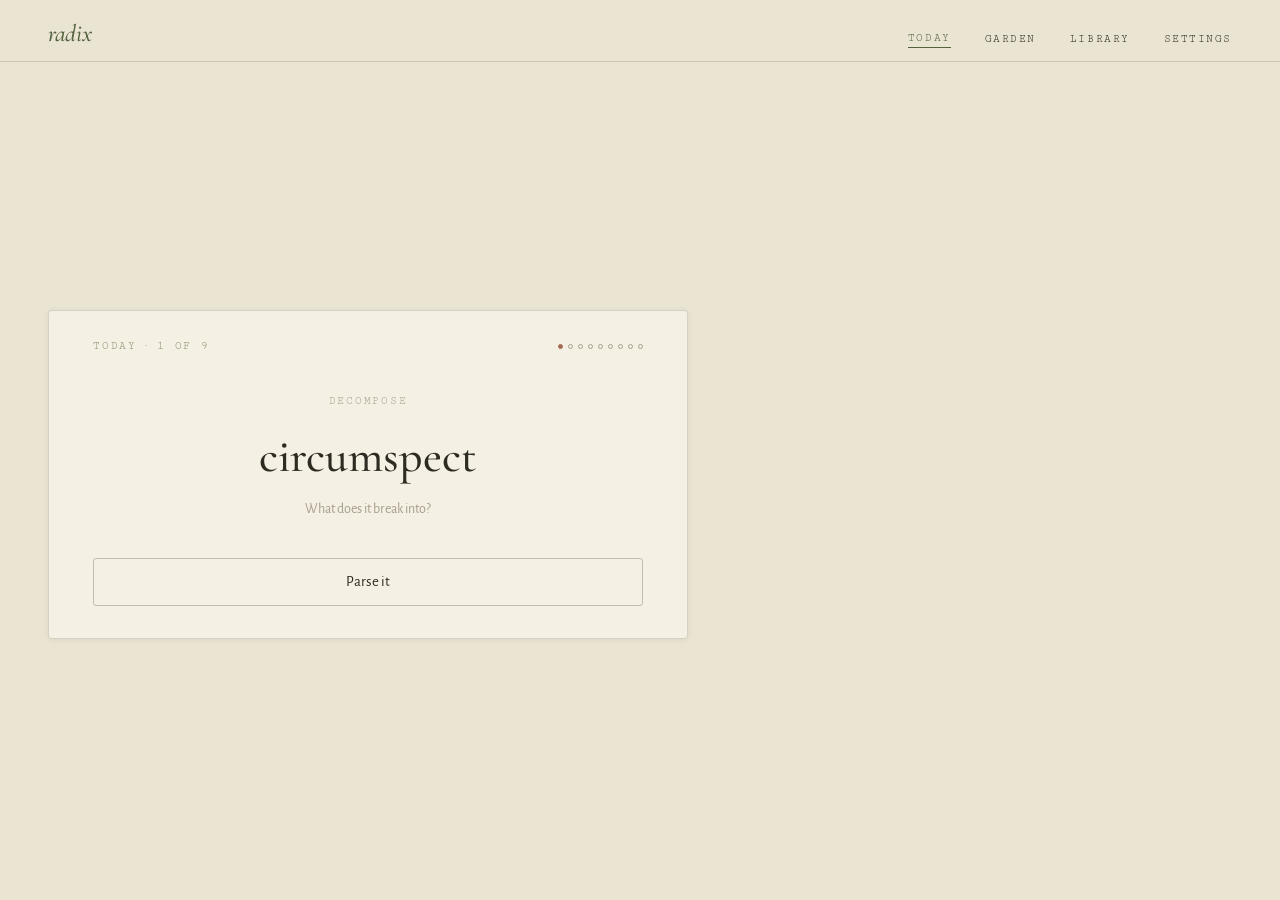
==== index.html @ 4b4373bf "Implement Radix — a herbarium of Latin roots Faithful implementation of the Radix.dc.html design (mo" ====
<!DOCTYPE html>
<html lang="en">
<head>
<meta charset="utf-8">
<meta name="viewport" content="width=device-width, initial-scale=1">
<title>Radix — a herbarium of Latin roots</title>
<meta name="description" content="Radix — learn Latin roots by pressing them like specimens. Parse words into their roots, compose meanings, and grow a garden of what you know.">
<link rel="preconnect" href="https://fonts.googleapis.com">
<link rel="preconnect" href="https://fonts.gstatic.com" crossorigin>
<link href="https://fonts.googleapis.com/css2?family=Alegreya+Sans:ital,wght@0,400;0,500;0,700;1,400&family=Cormorant+Garamond:ital,wght@0,500;0,600;1,500;1,600&family=Cutive+Mono&display=swap" rel="stylesheet">
<link rel="stylesheet" href="radix.css">
<link rel="icon" href="data:image/svg+xml,%3Csvg xmlns='http://www.w3.org/2000/svg' viewBox='0 0 120 120'%3E%3Cpath d='M60 108 C 55 78, 65 52, 60 22' stroke='%2355643F' stroke-width='3' fill='none'/%3E%3Cellipse cx='45' cy='80' rx='14' ry='6' fill='%2355643F' transform='rotate(-34 45 80)'/%3E%3Cellipse cx='75' cy='62' rx='14' ry='6' fill='%2355643F' transform='rotate(34 75 62)'/%3E%3Cellipse cx='46' cy='46' rx='13' ry='6' fill='%2355643F' transform='rotate(-34 46 46)'/%3E%3Ccircle cx='60' cy='14' r='5' fill='%23A56A54'/%3E%3Ccircle cx='52' cy='20' r='5' fill='%23A56A54'/%3E%3Ccircle cx='68' cy='20' r='5' fill='%23A56A54'/%3E%3C/svg%3E">
</head>
<body>
  <div class="app" id="app">

    <!-- Desktop top nav -->
    <header class="topnav" aria-label="Primary (desktop)">
      <a class="wordmark" href="#/today">radix</a>
      <nav class="topnav-links">
        <button class="tlink" data-tab="today"    type="button">today</button>
        <button class="tlink" data-tab="garden"   type="button">garden</button>
        <button class="tlink" data-tab="library"  type="button">library</button>
        <button class="tlink" data-tab="settings" type="button">settings</button>
      </nav>
    </header>

    <!-- Screen stage -->
    <main class="stage" id="screen" aria-live="polite"><!-- rendered --></main>

    <!-- Mobile bottom tab bar -->
    <nav class="tabbar" aria-label="Primary (mobile)">
      <button class="tab" data-tab="today"    type="button">today</button>
      <button class="tab" data-tab="garden"   type="button">garden</button>
      <button class="tab" data-tab="library"  type="button">library</button>
      <button class="tab" data-tab="settings" type="button">settings</button>
    </nav>

    <div class="toast" id="toast" role="status" aria-live="polite"></div>
  </div>

  <script src="radix.js"></script>
</body>
</html>
---- radix.css ----
/* ============================================================
   Radix — herbarium visual system
   Tokens, type roles and screens ported faithfully from the
   Radix design doc (mobile + desktop web views).
   ============================================================ */

:root {
  /* Palette · pressed & dried */
  --paper: #F5F0E4;   /* app ground / phone      */
  --plate: #FBF8EF;   /* card / specimen surface */
  --ink:   #2E2B22;   /* text                    */
  --leaf:  #55643F;   /* latin, primary accent   */
  --moss:  #8A9070;   /* labels                  */
  --petal: #A56A54;   /* delight / danger accent */
  --fade:  #A79E8B;   /* muted text              */
  --desk:  #EAE4D3;   /* desktop backdrop        */

  --line:      rgba(46, 43, 34, .16);
  --line-firm: rgba(46, 43, 34, .25);
  --line-hair: rgba(46, 43, 34, .35);

  /* Type roles */
  --display: 'Cormorant Garamond', Georgia, serif;   /* latin + headwords */
  --body:    'Alegreya Sans', -apple-system, BlinkMacSystemFont, sans-serif;
  --mono:    'Cutive Mono', ui-monospace, monospace; /* specimen labels   */

  --nav-h: 62px;
}

* { margin: 0; padding: 0; box-sizing: border-box; }
html, body { height: 100%; }

body {
  background: var(--desk);
  color: var(--ink);
  font-family: var(--body);
  -webkit-font-smoothing: antialiased;
  text-rendering: optimizeLegibility;
}

button { font-family: inherit; color: inherit; }

/* ============================================================
   App shell
   ============================================================ */
.app {
  min-height: 100dvh;
  display: flex;
  flex-direction: column;
  background: var(--paper);
}

/* Screen stage — screens are absolutely-stacked layers for cross-fade */
.stage {
  flex: 1;
  min-height: 0;
  position: relative;
  overflow: hidden;
}
.view {
  position: absolute;
  inset: 0;
  display: flex;
  flex-direction: column;
  opacity: 0;
  transform: translateY(8px);
  pointer-events: none;
  transition: opacity .34s ease, transform .34s ease;
  overflow: hidden;
}
.view.is-active { opacity: 1; transform: none; pointer-events: auto; }
.scroll { flex: 1; min-height: 0; overflow-y: auto; overflow-x: hidden; }
.scroll::-webkit-scrollbar { width: 8px; }
.scroll::-webkit-scrollbar-thumb { background: rgba(46,43,34,.14); border-radius: 8px; }

/* ============================================================
   Nav — top (desktop) + bottom tab bar (mobile)
   ============================================================ */
.topnav {
  display: none;                 /* desktop only */
  align-items: baseline;
  justify-content: space-between;
  padding: 22px 48px 18px;
  background: var(--desk);
  border-bottom: 1px solid var(--line);
  height: var(--nav-h);
  flex-shrink: 0;
}
.wordmark {
  font-family: var(--display); font-style: italic; font-weight: 500;
  font-size: 24px; color: var(--leaf); text-decoration: none; line-height: 1;
}
.topnav-links { display: flex; gap: 34px; }
.tlink {
  background: none; border: 0; cursor: pointer;
  font: 11px/1 var(--mono); letter-spacing: .14em; text-transform: uppercase;
  color: var(--ink); padding: 0 0 3px; transition: color .16s;
}
.tlink:hover { color: var(--leaf); }
.tlink.active { color: var(--leaf); border-bottom: 1px solid var(--leaf); }

.tabbar {
  display: flex; border-top: 1px solid var(--line);
  padding: 14px 0 18px; background: var(--paper); flex-shrink: 0;
}
.tab {
  flex: 1; text-align: center; background: none; border: 0; cursor: pointer;
  font: 11px/1 var(--mono); letter-spacing: .1em; text-transform: uppercase; color: var(--fade);
  padding: 3px 0; position: relative; transition: color .16s;
}
.tab:hover { color: var(--moss); }
.tab.active { color: var(--leaf); }
.tab.active::after {
  content: ""; position: absolute; left: 50%; transform: translateX(-50%); bottom: -6px;
  width: 26px; height: 1px; background: var(--leaf);
}

/* ============================================================
   Shared atoms
   ============================================================ */
.eyebrow    { font: 11px/1 var(--mono); letter-spacing: .16em; text-transform: uppercase; color: var(--moss); }
.eyebrow.faint { color: var(--fade); }
.spec-label { font: 11px/1 var(--mono); letter-spacing: .14em; text-transform: uppercase; color: var(--fade); }
.latin { font-family: var(--display); font-style: italic; font-weight: 500; color: var(--leaf); }
.head  { font-family: var(--display); font-weight: 500; color: var(--ink); }
.title { font-family: var(--display); font-weight: 500; font-size: 30px; color: var(--ink); }

.btn {
  font-family: var(--body); font-size: 15px; color: var(--ink);
  background: none; border: 1px solid var(--line-firm); border-radius: 3px;
  padding: 14px 0; cursor: pointer;
  transition: border-color .16s, color .16s, background .16s;
}
.btn:hover { border-color: var(--petal); }
.btn:focus-visible { outline: 2px solid var(--leaf); outline-offset: 2px; }
.btn.leaf  { border-color: var(--leaf); color: var(--leaf); font-weight: 500; }
.btn.leaf:hover { background: rgba(85,100,63,.07); border-color: var(--leaf); }
.btn.block { width: 100%; }
.btn[disabled] { color: var(--fade); cursor: default; }
.btn[disabled]:hover { border-color: var(--line-firm); background: none; }

/* ============================================================
   Session (Today) — decompose + compose
   ============================================================ */
.session { display: flex; flex-direction: column; height: 100%; }

/* On desktop, the session card floats centred on the desk */
.session-card { display: flex; flex-direction: column; flex: 1; min-height: 0; }

.sess-head {
  display: flex; justify-content: space-between; align-items: center;
  padding: 22px 24px 0;
}
.dots { display: flex; gap: 5px; }
.dot  { width: 5px; height: 5px; border-radius: 50%; border: 1px solid var(--fade); }
.dot.done { background: var(--leaf); border-color: var(--leaf); }
.dot.now  { background: var(--petal); border-color: var(--petal); }

.stage-body {
  flex: 1; min-height: 0;
  display: flex; flex-direction: column; justify-content: center; align-items: center;
  padding: 0 24px; gap: 8px; text-align: center;
}
.mode-label { font: 11px/1 var(--mono); letter-spacing: .16em; text-transform: uppercase; color: var(--fade); margin-bottom: 18px; }

/* the parse */
.parse-row { display: flex; gap: 26px; align-items: flex-start; }
.seg { display: flex; flex-direction: column; align-items: center; }
.seg .surface {
  font-family: var(--display); font-weight: 500; font-size: 46px; line-height: 1;
  border-bottom: 1px solid var(--line-hair); padding-bottom: 4px;
}
.seg .leader { width: 1px; height: 20px; background: rgba(46,43,34,.3); }
.seg .root   { font-family: var(--display); font-style: italic; font-size: 19px; color: var(--leaf); margin-top: 2px; }
.seg .gl     { font-size: 13px; color: var(--fade); }
.whole { font-family: var(--display); font-weight: 500; font-size: 46px; line-height: 1; }
.ask   { font-size: 14px; color: var(--fade); margin-top: 14px; }
.sense { margin-top: 26px; max-width: 300px; font-size: 16px; line-height: 1.45; }

/* parse reveal animation */
.parse-row .seg .leader,
.parse-row .seg .root,
.parse-row .seg .gl,
.sense {
  opacity: 0; transform: translateY(4px);
  transition: opacity .45s ease, transform .45s ease;
}
.parse-row.revealed .leader,
.parse-row.revealed .root,
.parse-row.revealed .gl,
.sense.revealed { opacity: 1; transform: none; }
.parse-row.revealed .root { transition-delay: .16s; }
.parse-row.revealed .gl   { transition-delay: .24s; }
.sense.revealed { transition-delay: .34s; }

.foot { padding: 0 24px 28px; }
.rate { display: flex; gap: 10px; }
.rate .btn { flex: 1; display: flex; flex-direction: column; align-items: center; gap: 2px; padding: 12px 0 10px; }
.rate .btn small { font: 10px/1 var(--mono); color: var(--fade); }
.rate .btn.leaf small { color: var(--moss); }

/* compose */
.compose-meaning { font-family: var(--display); font-style: italic; font-size: 26px; color: var(--ink); }
.slots { display: flex; gap: 12px; margin-top: 30px; align-items: center; }
.slot-fixed {
  min-width: 104px; text-align: center; background: var(--plate);
  border: 1px solid var(--line-hair); border-radius: 3px; padding: 14px 18px;
  font-family: var(--display); font-weight: 500; font-size: 30px; line-height: 1;
}
.slot-drop {
  min-width: 104px; height: 62px; border: 1px dashed var(--line-hair); border-radius: 3px;
  display: flex; align-items: center; justify-content: center;
  font: 11px/1 var(--mono); color: var(--fade);
  transition: border-color .16s, background .16s, color .16s;
}
.slot-drop.filled {
  border-style: solid; background: var(--plate); color: var(--ink);
  font-family: var(--display); font-weight: 500; font-size: 30px;
}
.slot-drop.wrong { animation: shake .4s; border-color: var(--petal); }
@keyframes shake {
  0%,100% { transform: translateX(0); }
  20% { transform: translateX(-6px); } 40% { transform: translateX(6px); }
  60% { transform: translateX(-4px); } 80% { transform: translateX(4px); }
}
.tray-label { font-size: 13px; color: var(--fade); margin: 26px 0 10px; }
.tray { display: flex; gap: 10px; flex-wrap: wrap; justify-content: center; max-width: 320px; }
.tile {
  border: 1px solid var(--line-firm); border-radius: 3px; padding: 9px 16px;
  font-family: var(--display); font-size: 22px; line-height: 1; background: transparent;
  cursor: pointer; transition: border-color .16s, opacity .2s, background .2s;
}
.tile:hover { border-color: var(--leaf); }
.tile.used  { background: var(--plate); opacity: .35; cursor: default; pointer-events: none; }
.hint-link { text-align: center; font: 11px/1 var(--mono); color: var(--fade); }
.hint-link a { color: var(--fade); text-decoration: underline; cursor: pointer; }
.hint-link a:hover { color: var(--leaf); }

/* ============================================================
   Specimen plate
   ============================================================ */
.plate {
  background: var(--plate); border: 1px solid rgba(46,43,34,.2); border-radius: 3px;
  padding: 24px 22px; display: flex; flex-direction: column;
}
.plate-top { display: flex; justify-content: space-between; align-items: flex-start; gap: 12px; }
.plate .lat-big { font-family: var(--display); font-style: italic; font-weight: 500; font-size: 52px; line-height: 1.05; color: var(--leaf); margin-top: 10px; }
.plate .en { font-size: 16px; color: var(--ink); margin-top: 6px; }
.plate .sprig { flex-shrink: 0; margin-top: 4px; }
.derivs { border-top: 1px solid var(--line); margin-top: 18px; padding-top: 14px; display: flex; flex-direction: column; gap: 9px; }
.deriv { display: flex; gap: 10px; align-items: baseline; }
.deriv .w { font-family: var(--display); font-weight: 500; font-size: 19px; min-width: 106px; }
.deriv .g { font-size: 13px; color: rgba(46,43,34,.65); line-height: 1.35; }
.delight { border-top: 1px solid var(--line); margin-top: 16px; padding-top: 14px; }
.delight .tag { font: 11px/1 var(--mono); letter-spacing: .14em; text-transform: uppercase; color: var(--petal); }
.delight p { font-size: 14px; line-height: 1.5; margin-top: 6px; }
.plate .provenance { margin-top: auto; padding-top: 12px; font: 11px/1 var(--mono); letter-spacing: .08em; color: var(--moss); }

/* mobile root-of-day view wrapper */
.rod-head { padding: 22px 24px 0; }
.rod-plate-wrap { padding: 16px 20px 0; }
.rod-foot { padding: 18px 20px 26px; }

/* ============================================================
   Closing
   ============================================================ */
.closing {
  flex: 1; display: flex; flex-direction: column; align-items: center; justify-content: center;
  padding: 0 36px; text-align: center; background: var(--paper);
}
.closing .said  { font-size: 15px; color: rgba(46,43,34,.7); margin-top: 30px; }
.closing .motto { font-family: var(--display); font-style: italic; font-weight: 500; font-size: 44px; line-height: 1.1; color: var(--leaf); margin-top: 14px; }
.closing .trans { font-size: 15px; color: rgba(46,43,34,.7); margin-top: 8px; }
.closing .divider { width: 44px; height: 1px; background: var(--line-firm); margin: 32px 0; }
.closing .tally { font: 12px/1 var(--mono); letter-spacing: .06em; color: var(--moss); }
.closing .again { margin-top: 30px; }

/* ============================================================
   Garden
   ============================================================ */
.garden-head { padding: 24px 24px 0; }
.garden-head .sub   { font-size: 14px; color: rgba(46,43,34,.6); margin-top: 4px; }
.garden-head .count { font: 11px/1 var(--mono); letter-spacing: .1em; color: var(--moss); margin-top: 10px; }
.garden-grid { display: grid; grid-template-columns: repeat(3, 1fr); gap: 14px 10px; padding: 18px 20px 24px; }
.specimen {
  background: var(--plate); border: 1px solid rgba(46,43,34,.14); border-radius: 3px;
  padding: 12px 6px 10px; display: flex; flex-direction: column; align-items: center; gap: 6px;
  cursor: pointer; transition: border-color .16s, transform .16s;
}
.specimen:hover { border-color: var(--leaf); transform: translateY(-1px); }
.specimen.dormant { opacity: .38; }
.specimen.sel { border-color: var(--leaf); box-shadow: 0 0 0 1px var(--leaf) inset; }
.specimen .lat-s { font-family: var(--display); font-style: italic; font-size: 15px; line-height: 1; color: var(--leaf); }
.specimen .tag { font: 9px/1 var(--mono); letter-spacing: .08em; color: var(--fade); }

/* ============================================================
   Library
   ============================================================ */
.lib-head { padding: 24px 24px 8px; }
.lib-head .sub { font-size: 14px; color: rgba(46,43,34,.6); margin-top: 4px; }
.lib-search {
  margin: 8px 20px 0; display: flex; align-items: center; gap: 8px;
  background: var(--plate); border: 1px solid var(--line-firm); border-radius: 3px; padding: 10px 12px;
  transition: border-color .16s;
}
.lib-search:focus-within { border-color: var(--leaf); }
.lib-search input { flex: 1; border: 0; background: none; font-family: var(--body); font-size: 15px; color: var(--ink); }
.lib-search input:focus { outline: none; }
.lib-search input::placeholder { color: var(--fade); }
.lib-cats { display: flex; gap: 18px; padding: 14px 24px 0; }
.lib-cat {
  background: none; border: 0; cursor: pointer;
  font: 11px/1 var(--mono); letter-spacing: .12em; text-transform: uppercase; color: var(--ink);
  padding: 0 0 3px; transition: color .16s;
}
.lib-cat:hover { color: var(--leaf); }
.lib-cat.active { color: var(--leaf); border-bottom: 1px solid var(--leaf); }
.lib-grid { display: grid; grid-template-columns: 1fr; gap: 12px; padding: 16px 20px 24px; }
.lib-card {
  text-align: left; background: var(--plate); border: 1px solid rgba(46,43,34,.14); border-radius: 3px;
  padding: 14px 16px; display: flex; flex-direction: column; gap: 3px; cursor: pointer;
  transition: border-color .16s, transform .16s;
}
.lib-card:hover { border-color: var(--leaf); transform: translateY(-1px); }
.lib-card.unopened { opacity: .5; }
.lib-card .r-top { display: flex; justify-content: space-between; align-items: baseline; }
.lib-card .r-latin { font-family: var(--display); font-style: italic; font-weight: 500; font-size: 21px; color: var(--leaf); }
.lib-card .r-tag { font: 9.5px/1 var(--mono); letter-spacing: .08em; text-transform: uppercase; color: var(--fade); }
.lib-card .r-mean { font-size: 13.5px; color: var(--ink); }
.lib-card .r-kids { font-size: 12px; color: rgba(46,43,34,.55); }
.lib-empty { padding: 40px 24px; text-align: center; color: var(--fade); font-size: 14px; }

/* ============================================================
   Settings
   ============================================================ */
.set-head { padding: 24px 24px 6px; }
.set-list { padding: 8px 24px 8px; }
.set-row {
  display: flex; align-items: center; justify-content: space-between; gap: 14px;
  padding: 16px 0; border-top: 1px solid var(--line);
}
.set-row:last-of-type { border-bottom: 1px solid var(--line); }
.set-row .label { font-size: 15px; }
.set-row .hint  { font-size: 12.5px; color: rgba(46,43,34,.55); margin-top: 2px; }
.stepper { display: flex; align-items: center; gap: 14px; }
.step-btn {
  width: 28px; height: 28px; background: none; border: 1px solid var(--line-firm); border-radius: 3px;
  font-size: 15px; color: var(--ink); cursor: pointer; transition: border-color .16s;
}
.step-btn:hover { border-color: var(--leaf); }
.step-val { font-family: var(--display); font-size: 22px; min-width: 24px; text-align: center; }
.set-actions { display: flex; gap: 10px; }
.mini-btn {
  background: none; border: 1px solid var(--line-firm); border-radius: 3px;
  padding: 8px 16px; font-family: var(--body); font-size: 14px; color: var(--ink); cursor: pointer;
  transition: border-color .16s, color .16s, background .16s;
}
.mini-btn:hover { border-color: var(--leaf); color: var(--leaf); }
.mini-btn.danger { border-color: rgba(165,106,84,.5); color: var(--petal); }
.mini-btn.danger:hover { border-color: var(--petal); background: rgba(165,106,84,.06); }
.set-foot { padding: 22px 24px 30px; font: 11px/1 var(--mono); letter-spacing: .08em; color: var(--fade); }
.set-foot a { color: var(--moss); text-decoration: underline; }
.set-foot a:hover { color: var(--leaf); }

/* ============================================================
   Plate overlay sheet (mobile taps + root-of-the-day)
   ============================================================ */
.plate-overlay {
  position: absolute; inset: 0; z-index: 30;
  background: var(--paper);
  transform: translateY(100%);
  transition: transform .34s cubic-bezier(.2,.7,.2,1);
  display: flex; flex-direction: column;
}
.plate-overlay.show { transform: none; }
.plate-overlay .rod-plate-wrap .plate { margin: 0; }

/* ============================================================
   Toast
   ============================================================ */
.toast {
  position: fixed; left: 50%; bottom: 92px; transform: translateX(-50%) translateY(10px);
  background: var(--ink); color: var(--paper); font: 12px/1.3 var(--mono); letter-spacing: .04em;
  padding: 10px 16px; border-radius: 4px; opacity: 0; pointer-events: none;
  transition: opacity .24s, transform .24s; z-index: 40; white-space: nowrap;
}
.toast.show { opacity: .96; transform: translateX(-50%) translateY(0); }

/* ============================================================
   MOBILE  (default, < 860px) — phone feel, full bleed
   ============================================================ */
.view { background: var(--paper); }

/* Garden plate detail slides over on mobile (rendered as its own view) */

/* ============================================================
   DESKTOP  (>= 860px) — top nav, content on the desk
   ============================================================ */
@media (min-width: 860px) {
  .app { background: var(--desk); }
  .topnav { display: flex; }
  .tabbar { display: none; }
  .stage  { background: var(--desk); }
  .view   { background: var(--desk); }
  .toast  { bottom: 40px; }

  /* Today — centred card on the desk */
  .view[data-screen="today"] .session { align-items: center; justify-content: center; padding: 30px 48px 44px; }
  .view[data-screen="today"] .session-card {
    width: 640px; max-width: 100%; flex: none; align-self: center;
    background: var(--paper); border: 1px solid var(--line); border-radius: 4px;
    box-shadow: 0 1px 6px rgba(46,43,34,.07);
    padding: 6px 0 0; overflow: hidden;
  }
  .view[data-screen="today"] .stage-body { padding: 44px 44px 40px; }
  .view[data-screen="today"] .foot { padding: 0 44px 32px; }
  .view[data-screen="today"] .sess-head { padding: 24px 44px 0; }
  .view[data-screen="today"] .closing { border-radius: 4px; }

  /* Today session is a plain block on desktop, not full height */
  .view[data-screen="today"] .scroll { display: flex; }

  /* Garden — grid + persistent plate panel */
  .view[data-screen="garden"] .garden-layout {
    display: flex; gap: 32px; padding: 28px 48px 40px; min-height: 0; flex: 1;
    max-width: 1180px; margin: 0 auto; width: 100%;
  }
  .view[data-screen="garden"] .garden-main { flex: 1.2; display: flex; flex-direction: column; min-height: 0; }
  .view[data-screen="garden"] .garden-head { padding: 0 0 2px; }
  .view[data-screen="garden"] .garden-grid {
    grid-template-columns: repeat(4, 1fr); gap: 14px 12px; padding: 16px 0 0; overflow-y: auto;
  }
  .view[data-screen="garden"] .garden-plate {
    width: 400px; flex-shrink: 0; align-self: flex-start;
    max-height: 100%; overflow: auto;
  }
  .view[data-screen="garden"] .garden-plate.empty { display: flex; align-items: center; justify-content: center; text-align: center; color: var(--fade); font-size: 14px; min-height: 260px; border: 1px dashed var(--line-firm); background: transparent; }

  /* Library — folio grid, 3 columns */
  .view[data-screen="library"] .lib-wrap { max-width: 1180px; margin: 0 auto; width: 100%; display: flex; flex-direction: column; min-height: 0; flex: 1; }
  .view[data-screen="library"] .lib-head { display: flex; align-items: baseline; justify-content: space-between; padding: 28px 48px 0; }
  .view[data-screen="library"] .lib-search { margin: 0; width: 320px; }
  .view[data-screen="library"] .lib-cats { padding: 14px 48px 0; }
  .view[data-screen="library"] .lib-grid { grid-template-columns: repeat(3, 1fr); gap: 12px; padding: 18px 48px 40px; overflow-y: auto; }

  /* Settings — narrow, centred */
  .view[data-screen="settings"] .set-wrap {
    width: 520px; max-width: 100%; margin: 0 auto; background: var(--paper);
    border: 1px solid var(--line); border-radius: 4px; margin-top: 34px; margin-bottom: 34px;
    align-self: center; box-shadow: 0 1px 6px rgba(46,43,34,.07);
  }
  .view[data-screen="settings"] .scroll { display: flex; flex-direction: column; align-items: center; }
}

/* Slightly roomier type on very wide screens */
@media (min-width: 1200px) {
  .view[data-screen="today"] .session-card { width: 640px; }
}

/* Tiny phones */
@media (max-width: 360px) {
  .garden-grid { gap: 10px 8px; padding: 16px 14px 20px; }
  .stage-body { padding: 0 18px; }
}
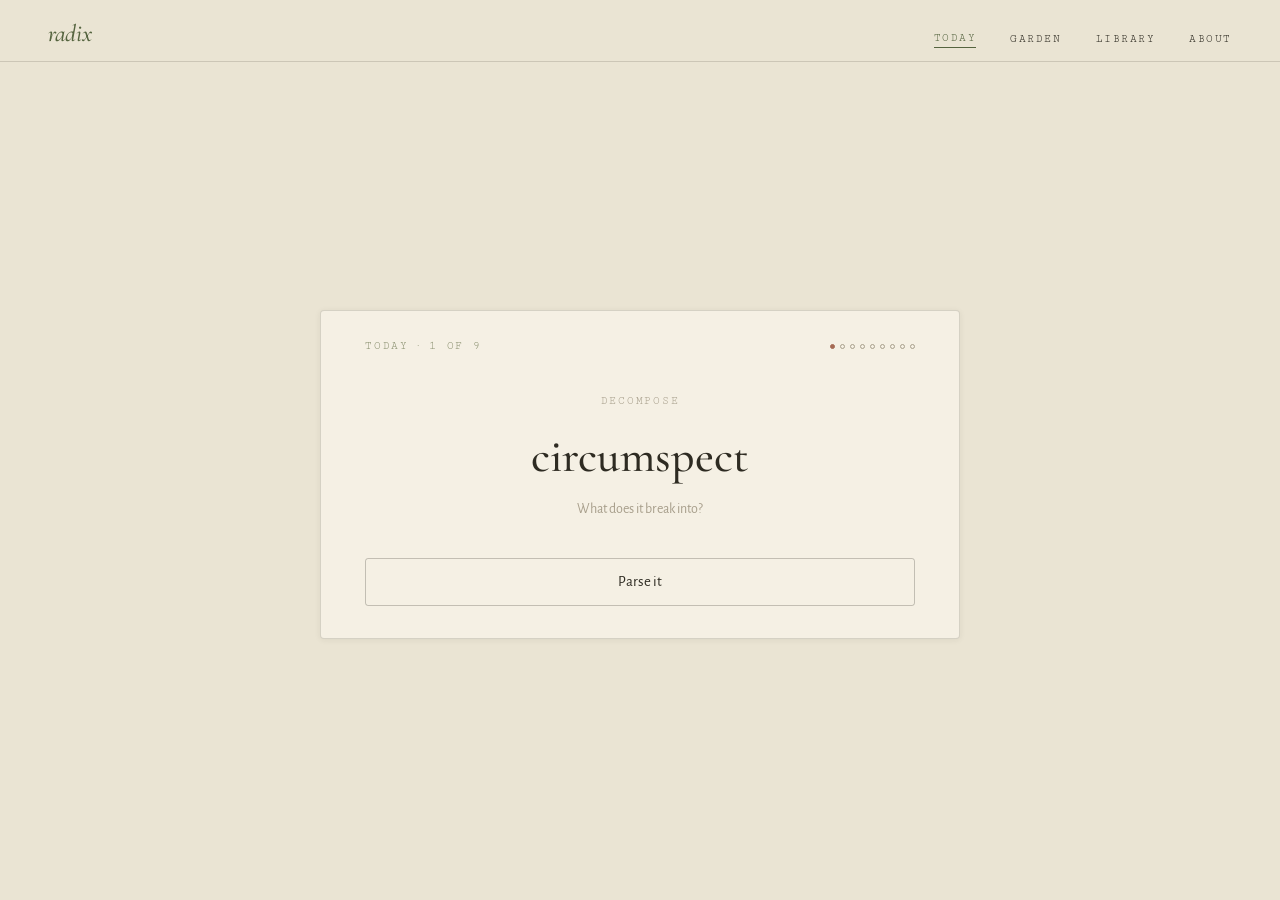
==== commit 1226f875: "Add About section explaining how Radix works, combined with Settings The Settings tab becomes "about" ====
--- a/index.html
+++ b/index.html
@@ -21,7 +21,7 @@
         <button class="tlink" data-tab="today"    type="button">today</button>
         <button class="tlink" data-tab="garden"   type="button">garden</button>
         <button class="tlink" data-tab="library"  type="button">library</button>
-        <button class="tlink" data-tab="settings" type="button">settings</button>
+        <button class="tlink" data-tab="settings" type="button">about</button>
       </nav>
     </header>
 
@@ -33,7 +33,7 @@
       <button class="tab" data-tab="today"    type="button">today</button>
       <button class="tab" data-tab="garden"   type="button">garden</button>
       <button class="tab" data-tab="library"  type="button">library</button>
-      <button class="tab" data-tab="settings" type="button">settings</button>
+      <button class="tab" data-tab="settings" type="button">about</button>
     </nav>
 
     <div class="toast" id="toast" role="status" aria-live="polite"></div>
--- a/radix.css
+++ b/radix.css
@@ -331,9 +331,37 @@
 .lib-empty { padding: 40px 24px; text-align: center; color: var(--fade); font-size: 14px; }
 
 /* ============================================================
+   About  (shares the settings screen)
+   ============================================================ */
+.about-head { padding: 24px 24px 4px; }
+.about-head .title { margin-top: 8px; }
+.about-lede { font-size: 15px; line-height: 1.55; color: var(--ink); margin-top: 10px; }
+
+.about-grow {
+  display: flex; align-items: flex-end; gap: 10px;
+  padding: 18px 24px 20px; border-bottom: 1px solid var(--line);
+}
+.grow-step { display: inline-flex; align-items: flex-end; opacity: .9; }
+.about-grow-cap { font: 10.5px/1.3 var(--mono); letter-spacing: .08em; color: var(--fade); margin-left: 4px; }
+
+.about-list { padding: 6px 24px 4px; }
+.about-item { padding: 16px 0; border-bottom: 1px solid var(--line); }
+.about-item:last-child { border-bottom: none; }
+.about-name { font-family: var(--display); font-style: italic; font-weight: 500; font-size: 21px; color: var(--leaf); }
+.about-item p { font-size: 14px; line-height: 1.55; color: var(--ink); margin-top: 5px; }
+.about-item b { font-weight: 700; }
+
+.about-note {
+  margin: 4px 24px 4px; padding: 14px 16px;
+  background: var(--plate); border: 1px solid var(--line); border-radius: 3px;
+}
+.about-note .tag { font: 11px/1 var(--mono); letter-spacing: .14em; text-transform: uppercase; color: var(--petal); }
+.about-note p { font-size: 13.5px; line-height: 1.55; margin-top: 6px; color: var(--ink); }
+
+/* ============================================================
    Settings
    ============================================================ */
-.set-head { padding: 24px 24px 6px; }
+.set-head { padding: 24px 24px 6px; border-top: 1px solid var(--line); margin-top: 12px; }
 .set-list { padding: 8px 24px 8px; }
 .set-row {
   display: flex; align-items: center; justify-content: space-between; gap: 14px;
@@ -405,7 +433,7 @@
   .toast  { bottom: 40px; }
 
   /* Today — centred card on the desk */
-  .view[data-screen="today"] .session { align-items: center; justify-content: center; padding: 30px 48px 44px; }
+  .view[data-screen="today"] .session { flex: 1; align-items: center; justify-content: center; padding: 30px 48px 44px; }
   .view[data-screen="today"] .session-card {
     width: 640px; max-width: 100%; flex: none; align-self: center;
     background: var(--paper); border: 1px solid var(--line); border-radius: 4px;
